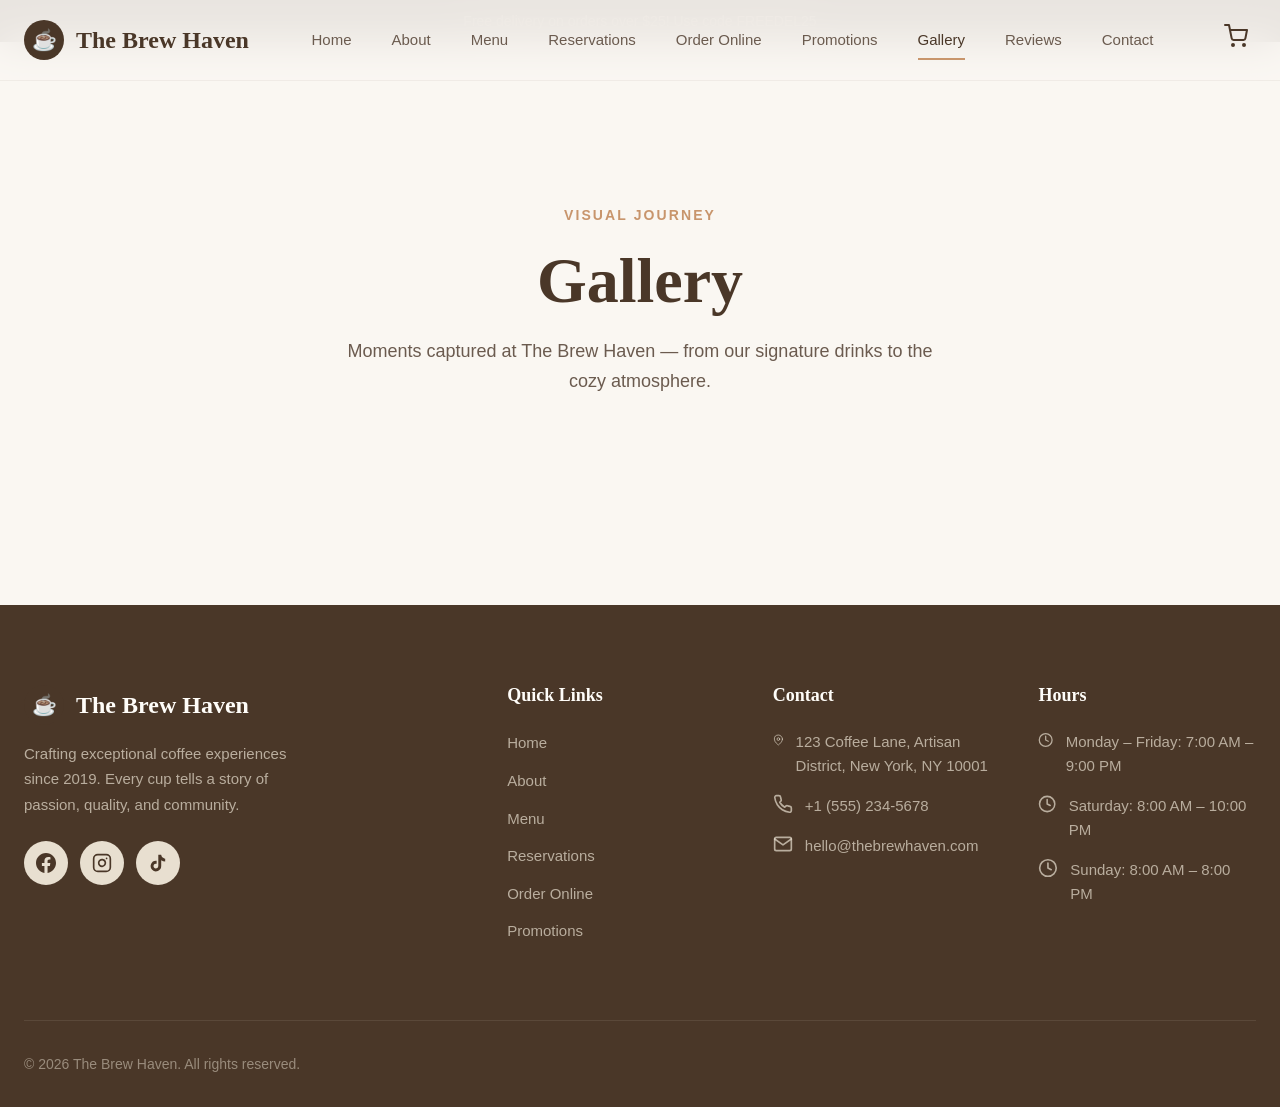
==== gallery.html @ 7703d5e4 "Add files via upload" ====
<!DOCTYPE html>
<html lang="en">
<head>
  <meta charset="UTF-8">
  <meta name="viewport" content="width=device-width, initial-scale=1.0">
  <title>Gallery | The Brew Haven</title>
  <meta name="description" content="The Brew Haven - Premium Coffee & Milk Tea">
  <link rel="stylesheet" href="assets/css/style.css">
  
</head>
<body>
  <div id="header-container"></div>

  <main>
    
  <section class="section" style="padding-top:10rem;">
    <div class="container">
      <div class="section-header">
        <span class="section-label">Visual Journey</span>
        <h1 class="section-title">Gallery</h1>
        <p class="section-subtitle">Moments captured at The Brew Haven — from our signature drinks to the cozy atmosphere.</p>
      </div>

      <div class="menu-filters" id="gallery-filters"></div>
      <div class="gallery-grid" id="gallery-grid"></div>
    </div>
  </section>

  </main>

  <div id="footer-container"></div>

  
  <!-- Order Modal -->
  <div class="modal-overlay" id="order-modal">
    <div class="modal">
      <div class="modal-header">
        <h3 class="modal-title">Customize Your Order</h3>
        <button class="modal-close" onclick="closeOrderModal()" aria-label="Close"><svg xmlns="http://www.w3.org/2000/svg" width="24" height="24" viewBox="0 0 24 24" fill="none" stroke="currentColor" stroke-width="2" stroke-linecap="round" stroke-linejoin="round"><line x1="18" y1="6" x2="6" y2="18"/><line x1="6" y1="6" x2="18" y2="18"/></svg></button>
      </div>
      <div class="modal-body" id="order-modal-body"></div>
      <div class="modal-footer">
        <button class="btn btn-secondary" onclick="closeOrderModal()">Cancel</button>
        <button class="btn btn-primary" onclick="confirmAddToCart()">Add to Cart</button>
      </div>
    </div>
  </div>

  
  <!-- Lightbox -->
  <div class="lightbox" id="lightbox">
    <button class="lightbox-close" onclick="closeLightbox()" aria-label="Close"><svg xmlns="http://www.w3.org/2000/svg" width="24" height="24" viewBox="0 0 24 24" fill="none" stroke="currentColor" stroke-width="2" stroke-linecap="round" stroke-linejoin="round"><line x1="18" y1="6" x2="6" y2="18"/><line x1="6" y1="6" x2="18" y2="18"/></svg></button>
    <button class="lightbox-nav lightbox-prev" onclick="lightboxPrev()" aria-label="Previous"><svg xmlns="http://www.w3.org/2000/svg" width="24" height="24" viewBox="0 0 24 24" fill="none" stroke="currentColor" stroke-width="2" stroke-linecap="round" stroke-linejoin="round"><polyline points="15 18 9 12 15 6"/></svg></button>
    <img src="" alt="" id="lightbox-img">
    <button class="lightbox-nav lightbox-next" onclick="lightboxNext()" aria-label="Next"><svg xmlns="http://www.w3.org/2000/svg" width="24" height="24" viewBox="0 0 24 24" fill="none" stroke="currentColor" stroke-width="2" stroke-linecap="round" stroke-linejoin="round"><polyline points="9 18 15 12 9 6"/></svg></button>
  </div>


  <script src="assets/js/components.js"></script>
  <script src="assets/js/main.js"></script>
  
</body>
</html>
---- assets/css/style.css ----
/* ============================================
   THE BREW HAVEN - Premium Coffee Shop
   Color Palette & Design Tokens
   ============================================ */

:root {
  --cream: #FAF7F2;
  --warm-white: #FFFDF9;
  --coffee-brown: #4A3728;
  --coffee-dark: #2C1E14;
  --caramel: #C8956C;
  --caramel-light: #E8C9A8;
  --beige: #E8DFD0;
  --soft-green: #8FA68E;
  --soft-green-light: #B8C9B7;
  --muted-gold: #C9A96E;
  --muted-gold-light: #E0C896;
  --text-primary: #3D2B1F;
  --text-secondary: #6B5B4F;
  --text-light: #9C8B7A;
  --shadow-sm: 0 2px 8px rgba(74, 55, 40, 0.06);
  --shadow-md: 0 8px 24px rgba(74, 55, 40, 0.10);
  --shadow-lg: 0 16px 48px rgba(74, 55, 40, 0.14);
  --radius-sm: 8px;
  --radius-md: 16px;
  --radius-lg: 24px;
  --radius-xl: 32px;
  --transition-fast: 0.2s cubic-bezier(0.4, 0, 0.2, 1);
  --transition-smooth: 0.4s cubic-bezier(0.4, 0, 0.2, 1);
  --transition-slow: 0.6s cubic-bezier(0.4, 0, 0.2, 1);
  --font-heading: 'Playfair Display', Georgia, serif;
  --font-body: 'Inter', -apple-system, BlinkMacSystemFont, sans-serif;
}

*, *::before, *::after { margin: 0; padding: 0; box-sizing: border-box; }
html { scroll-behavior: smooth; font-size: 16px; }
body {
  font-family: var(--font-body);
  background-color: var(--cream);
  color: var(--text-primary);
  line-height: 1.6;
  overflow-x: hidden;
  -webkit-font-smoothing: antialiased;
  -moz-osx-font-smoothing: grayscale;
}
img { max-width: 100%; height: auto; display: block; }
a { text-decoration: none; color: inherit; transition: color var(--transition-fast); }
button { font-family: inherit; cursor: pointer; border: none; background: none; }
ul, ol { list-style: none; }

@import url('https://fonts.googleapis.com/css2?family=Playfair+Display:ital,wght@0,400;0,500;0,600;0,700;1,400;1,500&family=Inter:wght@300;400;500;600;700&display=swap');

h1, h2, h3, h4, h5, h6 {
  font-family: var(--font-heading);
  font-weight: 600;
  line-height: 1.2;
  color: var(--coffee-brown);
}
h1 { font-size: clamp(2.5rem, 5vw, 4.5rem); }
h2 { font-size: clamp(2rem, 4vw, 3.5rem); }
h3 { font-size: clamp(1.5rem, 3vw, 2.25rem); }
h4 { font-size: clamp(1.25rem, 2vw, 1.75rem); }

.section-label {
  font-family: var(--font-body);
  font-size: 0.875rem;
  font-weight: 600;
  letter-spacing: 0.15em;
  text-transform: uppercase;
  color: var(--caramel);
  margin-bottom: 1rem;
  display: inline-block;
}
.section-title { margin-bottom: 1rem; }
.section-subtitle {
  font-size: 1.125rem;
  color: var(--text-secondary);
  max-width: 600px;
  margin: 0 auto 3rem;
  line-height: 1.7;
}

.container { width: 100%; max-width: 1280px; margin: 0 auto; padding: 0 1.5rem; }
.section { padding: 6rem 0; position: relative; }
.section-header { text-align: center; margin-bottom: 4rem; }
.grid { display: grid; gap: 2rem; }
.grid-2 { grid-template-columns: repeat(2, 1fr); }
.grid-3 { grid-template-columns: repeat(3, 1fr); }
.grid-4 { grid-template-columns: repeat(4, 1fr); }
.flex { display: flex; }
.flex-col { flex-direction: column; }
.items-center { align-items: center; }
.justify-between { justify-content: space-between; }
.justify-center { justify-content: center; }
.gap-1 { gap: 0.5rem; }
.gap-2 { gap: 1rem; }
.gap-3 { gap: 1.5rem; }
.gap-4 { gap: 2rem; }
.text-center { text-align: center; }

.btn {
  display: inline-flex;
  align-items: center;
  justify-content: center;
  gap: 0.5rem;
  padding: 1rem 2rem;
  font-size: 0.9375rem;
  font-weight: 600;
  border-radius: var(--radius-md);
  transition: all var(--transition-smooth);
  cursor: pointer;
  border: 2px solid transparent;
  letter-spacing: 0.02em;
  white-space: nowrap;
}
.btn-primary {
  background: var(--coffee-brown);
  color: var(--warm-white);
  border-color: var(--coffee-brown);
}
.btn-primary:hover {
  background: var(--coffee-dark);
  border-color: var(--coffee-dark);
  transform: translateY(-2px);
  box-shadow: var(--shadow-md);
}
.btn-secondary {
  background: transparent;
  color: var(--coffee-brown);
  border-color: var(--coffee-brown);
}
.btn-secondary:hover {
  background: var(--coffee-brown);
  color: var(--warm-white);
  transform: translateY(-2px);
}
.btn-gold {
  background: var(--muted-gold);
  color: var(--coffee-dark);
  border-color: var(--muted-gold);
}
.btn-gold:hover {
  background: var(--muted-gold-light);
  transform: translateY(-2px);
  box-shadow: var(--shadow-md);
}
.btn-sm { padding: 0.625rem 1.25rem; font-size: 0.875rem; }
.btn-lg { padding: 1.25rem 2.5rem; font-size: 1rem; }

/* HEADER */
.header {
  position: fixed;
  top: 0; left: 0; right: 0;
  z-index: 1000;
  background: rgba(250, 247, 242, 0.92);
  backdrop-filter: blur(20px);
  -webkit-backdrop-filter: blur(20px);
  border-bottom: 1px solid rgba(74, 55, 40, 0.06);
  transition: all var(--transition-smooth);
}
.header.scrolled {
  box-shadow: var(--shadow-sm);
  background: rgba(250, 247, 242, 0.98);
}
.header-inner {
  display: flex;
  align-items: center;
  justify-content: space-between;
  height: 80px;
  max-width: 1280px;
  margin: 0 auto;
  padding: 0 1.5rem;
}
.logo {
  display: flex;
  align-items: center;
  gap: 0.75rem;
  font-family: var(--font-heading);
  font-size: 1.5rem;
  font-weight: 700;
  color: var(--coffee-brown);
}
.logo-icon {
  width: 40px; height: 40px;
  background: var(--coffee-brown);
  border-radius: 50%;
  display: flex;
  align-items: center;
  justify-content: center;
  color: var(--warm-white);
  font-size: 1.25rem;
}
.nav-desktop { display: flex; align-items: center; gap: 2.5rem; }
.nav-link {
  font-size: 0.9375rem;
  font-weight: 500;
  color: var(--text-secondary);
  position: relative;
  padding: 0.5rem 0;
  transition: color var(--transition-fast);
}
.nav-link::after {
  content: '';
  position: absolute;
  bottom: 0; left: 0;
  width: 0; height: 2px;
  background: var(--caramel);
  transition: width var(--transition-smooth);
}
.nav-link:hover, .nav-link.active { color: var(--coffee-brown); }
.nav-link:hover::after, .nav-link.active::after { width: 100%; }
.nav-actions { display: flex; align-items: center; gap: 1rem; }
.cart-btn {
  position: relative;
  padding: 0.5rem;
  color: var(--coffee-brown);
  font-size: 1.25rem;
}
.cart-count {
  position: absolute;
  top: -2px; right: -2px;
  width: 18px; height: 18px;
  background: var(--caramel);
  color: white;
  font-size: 0.6875rem;
  font-weight: 700;
  border-radius: 50%;
  display: flex;
  align-items: center;
  justify-content: center;
}

.mobile-menu-btn {
  display: none;
  flex-direction: column;
  gap: 5px;
  padding: 0.5rem;
  z-index: 1001;
}
.mobile-menu-btn span {
  display: block;
  width: 24px; height: 2px;
  background: var(--coffee-brown);
  transition: all var(--transition-smooth);
}
.mobile-menu-btn.active span:nth-child(1) { transform: rotate(45deg) translate(5px, 5px); }
.mobile-menu-btn.active span:nth-child(2) { opacity: 0; }
.mobile-menu-btn.active span:nth-child(3) { transform: rotate(-45deg) translate(5px, -5px); }

.mobile-nav {
  display: none;
  position: fixed;
  top: 0; left: 0; right: 0; bottom: 0;
  background: var(--cream);
  z-index: 999;
  flex-direction: column;
  align-items: center;
  justify-content: center;
  gap: 2rem;
  opacity: 0;
  pointer-events: none;
  transition: opacity var(--transition-smooth);
}
.mobile-nav.active { opacity: 1; pointer-events: all; }
.mobile-nav .nav-link { font-size: 1.5rem; font-family: var(--font-heading); }

/* HERO */
.hero {
  min-height: 100vh;
  display: flex;
  align-items: center;
  position: relative;
  overflow: hidden;
  background: var(--warm-white);
}
.hero-bg { position: absolute; inset: 0; z-index: 0; }
.hero-bg img { width: 100%; height: 100%; object-fit: cover; opacity: 0.9; }
.hero-overlay {
  position: absolute; inset: 0;
  background: linear-gradient(135deg, rgba(44, 30, 20, 0.7) 0%, rgba(44, 30, 20, 0.3) 100%);
  z-index: 1;
}
.hero-content {
  position: relative; z-index: 2;
  max-width: 700px;
  padding: 8rem 1.5rem 4rem;
  color: var(--warm-white);
}
.hero-label {
  font-size: 0.875rem;
  font-weight: 600;
  letter-spacing: 0.2em;
  text-transform: uppercase;
  color: var(--caramel-light);
  margin-bottom: 1.5rem;
  display: inline-block;
  opacity: 0;
  animation: fadeInUp 0.8s ease forwards 0.2s;
}
.hero-title {
  font-size: clamp(3rem, 6vw, 5.5rem);
  color: var(--warm-white);
  margin-bottom: 1.5rem;
  line-height: 1.1;
  opacity: 0;
  animation: fadeInUp 0.8s ease forwards 0.4s;
}
.hero-title em { font-style: italic; color: var(--caramel-light); }
.hero-desc {
  font-size: 1.25rem;
  color: rgba(255, 253, 249, 0.85);
  margin-bottom: 2.5rem;
  line-height: 1.7;
  max-width: 540px;
  opacity: 0;
  animation: fadeInUp 0.8s ease forwards 0.6s;
}
.hero-actions {
  display: flex;
  gap: 1rem;
  flex-wrap: wrap;
  opacity: 0;
  animation: fadeInUp 0.8s ease forwards 0.8s;
}
.hero-actions .btn-primary {
  background: var(--warm-white);
  color: var(--coffee-brown);
  border-color: var(--warm-white);
}
.hero-actions .btn-primary:hover {
  background: var(--caramel-light);
  border-color: var(--caramel-light);
}
.hero-actions .btn-secondary {
  color: var(--warm-white);
  border-color: rgba(255, 253, 249, 0.4);
}
.hero-actions .btn-secondary:hover {
  background: var(--warm-white);
  color: var(--coffee-brown);
  border-color: var(--warm-white);
}
.hero-scroll {
  position: absolute;
  bottom: 2rem; left: 50%;
  transform: translateX(-50%);
  z-index: 2;
  color: var(--warm-white);
  opacity: 0.7;
  animation: bounce 2s infinite;
}
@keyframes bounce {
  0%, 20%, 50%, 80%, 100% { transform: translateX(-50%) translateY(0); }
  40% { transform: translateX(-50%) translateY(-10px); }
  60% { transform: translateX(-50%) translateY(-5px); }
}

/* CARDS */
.card {
  background: var(--warm-white);
  border-radius: var(--radius-lg);
  overflow: hidden;
  box-shadow: var(--shadow-sm);
  transition: all var(--transition-smooth);
  border: 1px solid rgba(74, 55, 40, 0.06);
  height: 100%;
  display: flex;
  flex-direction: column;
}
.card:hover {
  transform: translateY(-6px);
  box-shadow: var(--shadow-lg);
}
.card-image { position: relative; overflow: hidden; aspect-ratio: 4/3; }
.card-image img { width: 100%; height: 100%; object-fit: cover; transition: transform var(--transition-slow); }
.card:hover .card-image img { transform: scale(1.08); }
.card-badge {
  position: absolute;
  top: 1rem; left: 1rem;
  padding: 0.375rem 0.875rem;
  border-radius: 100px;
  font-size: 0.75rem;
  font-weight: 700;
  text-transform: uppercase;
  letter-spacing: 0.05em;
}
.badge-bestseller { background: var(--caramel); color: white; }
.badge-new { background: var(--soft-green); color: white; }
.badge-promo { background: var(--muted-gold); color: var(--coffee-dark); }
.card-content { padding: 1.5rem; flex: 1; display: flex; flex-direction: column; }
.card-title { font-size: 1.25rem; margin-bottom: 0.5rem; color: var(--coffee-brown); }
.card-text {
  font-size: 0.9375rem;
  color: var(--text-secondary);
  line-height: 1.6;
  margin-bottom: 1rem;
  flex: 1;
}
.card-footer {
  display: flex;
  align-items: center;
  justify-content: space-between;
  margin-top: auto;
  padding-top: 1rem;
  border-top: 1px solid rgba(74, 55, 40, 0.08);
}
.card-price {
  font-family: var(--font-heading);
  font-size: 1.25rem;
  font-weight: 700;
  color: var(--coffee-brown);
}
.card-price span { font-size: 0.875rem; font-weight: 400; color: var(--text-light); }

/* MENU */
.menu-filters {
  display: flex;
  gap: 0.75rem;
  flex-wrap: wrap;
  justify-content: center;
  margin-bottom: 3rem;
}
.filter-btn {
  padding: 0.625rem 1.25rem;
  border-radius: 100px;
  font-size: 0.875rem;
  font-weight: 500;
  color: var(--text-secondary);
  background: var(--warm-white);
  border: 1px solid rgba(74, 55, 40, 0.1);
  transition: all var(--transition-fast);
  cursor: pointer;
}
.filter-btn:hover, .filter-btn.active {
  background: var(--coffee-brown);
  color: var(--warm-white);
  border-color: var(--coffee-brown);
}
.menu-search {
  max-width: 400px;
  margin: 0 auto 2rem;
  position: relative;
}
.menu-search input {
  width: 100%;
  padding: 1rem 1rem 1rem 3rem;
  border-radius: var(--radius-md);
  border: 1px solid rgba(74, 55, 40, 0.15);
  background: var(--warm-white);
  font-size: 0.9375rem;
  color: var(--text-primary);
  transition: all var(--transition-fast);
}
.menu-search input:focus {
  outline: none;
  border-color: var(--caramel);
  box-shadow: 0 0 0 3px rgba(200, 149, 108, 0.15);
}
.menu-search svg {
  position: absolute;
  left: 1rem; top: 50%;
  transform: translateY(-50%);
  color: var(--text-light);
}
.menu-grid { display: grid; grid-template-columns: repeat(auto-fill, minmax(300px, 1fr)); gap: 2rem; }
.menu-item {
  background: var(--warm-white);
  border-radius: var(--radius-lg);
  overflow: hidden;
  box-shadow: var(--shadow-sm);
  transition: all var(--transition-smooth);
  border: 1px solid rgba(74, 55, 40, 0.06);
}
.menu-item:hover { transform: translateY(-4px); box-shadow: var(--shadow-md); }
.menu-item-image { position: relative; aspect-ratio: 1; overflow: hidden; }
.menu-item-image img { width: 100%; height: 100%; object-fit: cover; transition: transform var(--transition-slow); }
.menu-item:hover .menu-item-image img { transform: scale(1.05); }
.menu-item-content { padding: 1.25rem; }
.menu-item-header { display: flex; justify-content: space-between; align-items: flex-start; margin-bottom: 0.5rem; }
.menu-item-name { font-family: var(--font-heading); font-size: 1.125rem; font-weight: 600; color: var(--coffee-brown); }
.menu-item-price { font-weight: 700; color: var(--caramel); }
.menu-item-desc { font-size: 0.875rem; color: var(--text-secondary); margin-bottom: 1rem; line-height: 1.5; }
.menu-item-meta { display: flex; gap: 1rem; font-size: 0.8125rem; color: var(--text-light); margin-bottom: 1rem; }
.menu-item-actions { display: flex; gap: 0.5rem; }
.menu-item-actions .btn { flex: 1; padding: 0.625rem; font-size: 0.875rem; }

/* GALLERY */
.gallery-grid { display: grid; grid-template-columns: repeat(auto-fill, minmax(280px, 1fr)); gap: 1rem; }
.gallery-item { position: relative; border-radius: var(--radius-md); overflow: hidden; cursor: pointer; aspect-ratio: 1; }
.gallery-item img { width: 100%; height: 100%; object-fit: cover; transition: transform var(--transition-slow); }
.gallery-item:hover img { transform: scale(1.1); }
.gallery-overlay {
  position: absolute; inset: 0;
  background: rgba(44, 30, 20, 0.5);
  display: flex;
  align-items: center;
  justify-content: center;
  opacity: 0;
  transition: opacity var(--transition-smooth);
}
.gallery-item:hover .gallery-overlay { opacity: 1; }
.gallery-overlay svg { color: white; width: 32px; height: 32px; }

.lightbox {
  position: fixed; inset: 0;
  background: rgba(44, 30, 20, 0.95);
  z-index: 2000;
  display: flex;
  align-items: center;
  justify-content: center;
  opacity: 0;
  pointer-events: none;
  transition: opacity var(--transition-smooth);
}
.lightbox.active { opacity: 1; pointer-events: all; }
.lightbox img { max-width: 90vw; max-height: 85vh; object-fit: contain; border-radius: var(--radius-md); }
.lightbox-close {
  position: absolute;
  top: 2rem; right: 2rem;
  color: white;
  font-size: 2rem;
  cursor: pointer;
  width: 48px; height: 48px;
  display: flex;
  align-items: center;
  justify-content: center;
  border-radius: 50%;
  background: rgba(255,255,255,0.1);
  transition: background var(--transition-fast);
}
.lightbox-close:hover { background: rgba(255,255,255,0.2); }
.lightbox-nav {
  position: absolute;
  top: 50%; transform: translateY(-50%);
  color: white;
  font-size: 2rem;
  cursor: pointer;
  width: 48px; height: 48px;
  display: flex;
  align-items: center;
  justify-content: center;
  border-radius: 50%;
  background: rgba(255,255,255,0.1);
  transition: background var(--transition-fast);
}
.lightbox-nav:hover { background: rgba(255,255,255,0.2); }
.lightbox-prev { left: 2rem; }
.lightbox-next { right: 2rem; }

/* FORMS */
.form-group { margin-bottom: 1.5rem; }
.form-label {
  display: block;
  font-size: 0.875rem;
  font-weight: 600;
  color: var(--text-primary);
  margin-bottom: 0.5rem;
}
.form-input, .form-select, .form-textarea {
  width: 100%;
  padding: 1rem 1.25rem;
  border-radius: var(--radius-sm);
  border: 1.5px solid rgba(74, 55, 40, 0.12);
  background: var(--warm-white);
  font-size: 0.9375rem;
  color: var(--text-primary);
  font-family: inherit;
  transition: all var(--transition-fast);
}
.form-input:focus, .form-select:focus, .form-textarea:focus {
  outline: none;
  border-color: var(--caramel);
  box-shadow: 0 0 0 4px rgba(200, 149, 108, 0.1);
}
.form-textarea { min-height: 120px; resize: vertical; }
.form-row { display: grid; grid-template-columns: repeat(2, 1fr); gap: 1rem; }
.form-hint { font-size: 0.8125rem; color: var(--text-light); margin-top: 0.375rem; }

/* REVIEWS */
.review-card {
  background: var(--warm-white);
  border-radius: var(--radius-lg);
  padding: 2rem;
  box-shadow: var(--shadow-sm);
  border: 1px solid rgba(74, 55, 40, 0.06);
  transition: all var(--transition-smooth);
}
.review-card:hover { transform: translateY(-4px); box-shadow: var(--shadow-md); }
.review-stars { display: flex; gap: 0.25rem; margin-bottom: 1rem; color: var(--muted-gold); }
.review-text { font-size: 1rem; color: var(--text-secondary); line-height: 1.7; margin-bottom: 1.5rem; font-style: italic; }
.review-author { display: flex; align-items: center; gap: 1rem; }
.review-avatar { width: 48px; height: 48px; border-radius: 50%; object-fit: cover; }
.review-name { font-weight: 600; color: var(--coffee-brown); font-size: 0.9375rem; }
.review-role { font-size: 0.8125rem; color: var(--text-light); }

/* PROMOTIONS */
.promo-card {
  background: var(--warm-white);
  border-radius: var(--radius-lg);
  overflow: hidden;
  box-shadow: var(--shadow-sm);
  border: 1px solid rgba(74, 55, 40, 0.06);
  display: flex;
  flex-direction: column;
  height: 100%;
  transition: all var(--transition-smooth);
}
.promo-card:hover { transform: translateY(-4px); box-shadow: var(--shadow-md); }
.promo-image { aspect-ratio: 16/10; overflow: hidden; }
.promo-image img { width: 100%; height: 100%; object-fit: cover; transition: transform var(--transition-slow); }
.promo-card:hover .promo-image img { transform: scale(1.05); }
.promo-content { padding: 1.5rem; flex: 1; display: flex; flex-direction: column; }
.promo-dates { font-size: 0.8125rem; color: var(--caramel); font-weight: 600; margin-bottom: 0.5rem; }
.promo-title { font-family: var(--font-heading); font-size: 1.25rem; color: var(--coffee-brown); margin-bottom: 0.5rem; }
.promo-desc { font-size: 0.9375rem; color: var(--text-secondary); line-height: 1.6; margin-bottom: 1rem; flex: 1; }
.promo-code {
  display: inline-flex;
  align-items: center;
  gap: 0.5rem;
  padding: 0.5rem 1rem;
  background: var(--beige);
  border-radius: var(--radius-sm);
  font-family: monospace;
  font-size: 0.875rem;
  font-weight: 600;
  color: var(--coffee-brown);
  border: 1.5px dashed var(--caramel);
  margin-bottom: 1rem;
}

/* ABOUT */
.about-hero { padding: 10rem 0 6rem; background: var(--warm-white); text-align: center; }
.about-section { padding: 5rem 0; }
.about-section:nth-child(even) { background: var(--warm-white); }
.about-grid { display: grid; grid-template-columns: 1fr 1fr; gap: 4rem; align-items: center; }
.about-image { border-radius: var(--radius-lg); overflow: hidden; box-shadow: var(--shadow-lg); }
.about-image img { width: 100%; height: 100%; object-fit: cover; }
.values-grid { display: grid; grid-template-columns: repeat(3, 1fr); gap: 2rem; margin-top: 3rem; }
.value-card {
  text-align: center;
  padding: 2rem;
  background: var(--warm-white);
  border-radius: var(--radius-lg);
  box-shadow: var(--shadow-sm);
  transition: all var(--transition-smooth);
}
.value-card:hover { transform: translateY(-4px); box-shadow: var(--shadow-md); }
.value-icon {
  width: 64px; height: 64px;
  background: var(--beige);
  border-radius: 50%;
  display: flex;
  align-items: center;
  justify-content: center;
  margin: 0 auto 1.5rem;
  font-size: 1.5rem;
}
.team-grid { display: grid; grid-template-columns: repeat(auto-fill, minmax(240px, 1fr)); gap: 2rem; margin-top: 3rem; }
.team-card { text-align: center; }
.team-photo { width: 100%; aspect-ratio: 1; border-radius: var(--radius-lg); overflow: hidden; margin-bottom: 1rem; box-shadow: var(--shadow-sm); }
.team-photo img { width: 100%; height: 100%; object-fit: cover; transition: transform var(--transition-slow); }
.team-card:hover .team-photo img { transform: scale(1.05); }
.team-name { font-family: var(--font-heading); font-size: 1.125rem; color: var(--coffee-brown); margin-bottom: 0.25rem; }
.team-role { font-size: 0.875rem; color: var(--text-light); }

/* ORDER / CART */
.order-layout { display: grid; grid-template-columns: 1fr 380px; gap: 3rem; align-items: start; }
.cart-sidebar {
  position: sticky;
  top: 100px;
  background: var(--warm-white);
  border-radius: var(--radius-lg);
  padding: 1.5rem;
  box-shadow: var(--shadow-sm);
  border: 1px solid rgba(74, 55, 40, 0.06);
}
.cart-item { display: flex; gap: 1rem; padding: 1rem 0; border-bottom: 1px solid rgba(74, 55, 40, 0.08); }
.cart-item-image { width: 64px; height: 64px; border-radius: var(--radius-sm); overflow: hidden; flex-shrink: 0; }
.cart-item-image img { width: 100%; height: 100%; object-fit: cover; }
.cart-item-details { flex: 1; }
.cart-item-name { font-weight: 600; color: var(--coffee-brown); font-size: 0.9375rem; margin-bottom: 0.25rem; }
.cart-item-options { font-size: 0.8125rem; color: var(--text-light); margin-bottom: 0.5rem; }
.cart-item-price { font-weight: 700; color: var(--caramel); font-size: 0.9375rem; }
.cart-total {
  display: flex;
  justify-content: space-between;
  padding: 1rem 0;
  font-family: var(--font-heading);
  font-size: 1.25rem;
  font-weight: 700;
  color: var(--coffee-brown);
  border-top: 2px solid rgba(74, 55, 40, 0.1);
  margin-top: 1rem;
}
.cart-empty { text-align: center; padding: 3rem 1rem; color: var(--text-light); }
.cart-empty svg { margin-bottom: 1rem; opacity: 0.5; }
.quantity-control { display: flex; align-items: center; gap: 0.5rem; }
.quantity-btn {
  width: 32px; height: 32px;
  border-radius: 50%;
  background: var(--beige);
  display: flex;
  align-items: center;
  justify-content: center;
  font-weight: 700;
  color: var(--coffee-brown);
  transition: all var(--transition-fast);
}
.quantity-btn:hover { background: var(--coffee-brown); color: var(--warm-white); }
.quantity-value { font-weight: 600; min-width: 24px; text-align: center; }

/* MODAL */
.modal-overlay {
  position: fixed; inset: 0;
  background: rgba(44, 30, 20, 0.6);
  z-index: 1500;
  display: flex;
  align-items: center;
  justify-content: center;
  opacity: 0;
  pointer-events: none;
  transition: opacity var(--transition-smooth);
  padding: 1rem;
}
.modal-overlay.active { opacity: 1; pointer-events: all; }
.modal {
  background: var(--warm-white);
  border-radius: var(--radius-lg);
  max-width: 500px;
  width: 100%;
  max-height: 90vh;
  overflow-y: auto;
  transform: translateY(20px);
  transition: transform var(--transition-smooth);
  box-shadow: var(--shadow-lg);
}
.modal-overlay.active .modal { transform: translateY(0); }
.modal-header {
  padding: 1.5rem;
  border-bottom: 1px solid rgba(74, 55, 40, 0.08);
  display: flex;
  justify-content: space-between;
  align-items: center;
}
.modal-title { font-family: var(--font-heading); font-size: 1.25rem; color: var(--coffee-brown); }
.modal-close {
  width: 36px; height: 36px;
  border-radius: 50%;
  display: flex;
  align-items: center;
  justify-content: center;
  color: var(--text-light);
  transition: all var(--transition-fast);
}
.modal-close:hover { background: var(--beige); color: var(--coffee-brown); }
.modal-body { padding: 1.5rem; }
.modal-footer { padding: 1rem 1.5rem 1.5rem; display: flex; gap: 1rem; }
.modal-footer .btn { flex: 1; }
.option-group { margin-bottom: 1.5rem; }
.option-label { font-size: 0.875rem; font-weight: 600; color: var(--text-primary); margin-bottom: 0.75rem; display: block; }
.option-buttons { display: flex; flex-wrap: wrap; gap: 0.5rem; }
.option-btn {
  padding: 0.5rem 1rem;
  border-radius: var(--radius-sm);
  border: 1.5px solid rgba(74, 55, 40, 0.12);
  background: var(--warm-white);
  font-size: 0.875rem;
  color: var(--text-secondary);
  transition: all var(--transition-fast);
  cursor: pointer;
}
.option-btn:hover, .option-btn.active {
  border-color: var(--caramel);
  background: rgba(200, 149, 108, 0.08);
  color: var(--coffee-brown);
}

/* CONTACT */
.contact-grid { display: grid; grid-template-columns: 1fr 1fr; gap: 4rem; align-items: start; }
.contact-info-card {
  background: var(--warm-white);
  border-radius: var(--radius-lg);
  padding: 2rem;
  box-shadow: var(--shadow-sm);
  margin-bottom: 1.5rem;
  border: 1px solid rgba(74, 55, 40, 0.06);
}
.contact-info-item { display: flex; align-items: flex-start; gap: 1rem; margin-bottom: 1.25rem; }
.contact-info-item:last-child { margin-bottom: 0; }
.contact-info-icon {
  width: 44px; height: 44px;
  background: var(--beige);
  border-radius: var(--radius-sm);
  display: flex;
  align-items: center;
  justify-content: center;
  color: var(--coffee-brown);
  flex-shrink: 0;
}
.contact-info-text h4 { font-size: 1rem; margin-bottom: 0.25rem; }
.contact-info-text p { font-size: 0.9375rem; color: var(--text-secondary); }
.map-container {
  width: 100%; height: 400px;
  border-radius: var(--radius-lg);
  overflow: hidden;
  box-shadow: var(--shadow-sm);
  border: 1px solid rgba(74, 55, 40, 0.06);
}
.map-container iframe { width: 100%; height: 100%; border: none; }
.social-links { display: flex; gap: 0.75rem; margin-top: 1.5rem; }
.social-link {
  width: 44px; height: 44px;
  border-radius: 50%;
  background: var(--beige);
  display: flex;
  align-items: center;
  justify-content: center;
  color: var(--coffee-brown);
  transition: all var(--transition-fast);
}
.social-link:hover { background: var(--coffee-brown); color: var(--warm-white); transform: translateY(-2px); }
.hours-list { margin-top: 1rem; }
.hours-item {
  display: flex;
  justify-content: space-between;
  padding: 0.75rem 0;
  border-bottom: 1px solid rgba(74, 55, 40, 0.06);
  font-size: 0.9375rem;
}
.hours-item span:first-child { color: var(--text-secondary); }
.hours-item span:last-child { font-weight: 600; color: var(--coffee-brown); }

/* FOOTER */
.footer {
  background: var(--coffee-brown);
  color: var(--beige);
  padding: 5rem 0 2rem;
}
.footer-grid { display: grid; grid-template-columns: 2fr 1fr 1fr 1fr; gap: 3rem; margin-bottom: 4rem; }
.footer-brand { max-width: 300px; }
.footer-logo {
  display: flex;
  align-items: center;
  gap: 0.75rem;
  font-family: var(--font-heading);
  font-size: 1.5rem;
  font-weight: 700;
  color: var(--warm-white);
  margin-bottom: 1rem;
}
.footer-desc {
  font-size: 0.9375rem;
  line-height: 1.7;
  color: rgba(232, 223, 208, 0.7);
  margin-bottom: 1.5rem;
}
.footer-title { font-family: var(--font-heading); font-size: 1.125rem; color: var(--warm-white); margin-bottom: 1.5rem; }
.footer-links li { margin-bottom: 0.75rem; }
.footer-links a { font-size: 0.9375rem; color: rgba(232, 223, 208, 0.7); transition: color var(--transition-fast); }
.footer-links a:hover { color: var(--caramel-light); }
.footer-contact-item {
  display: flex;
  align-items: flex-start;
  gap: 0.75rem;
  margin-bottom: 1rem;
  font-size: 0.9375rem;
  color: rgba(232, 223, 208, 0.7);
}
.footer-bottom {
  border-top: 1px solid rgba(232, 223, 208, 0.1);
  padding-top: 2rem;
  display: flex;
  justify-content: space-between;
  align-items: center;
  flex-wrap: wrap;
  gap: 1rem;
}
.footer-copyright { font-size: 0.875rem; color: rgba(232, 223, 208, 0.5); }

/* NEWSLETTER */
.newsletter {
  background: var(--coffee-dark);
  padding: 4rem 0;
  text-align: center;
}
.newsletter-title { color: var(--warm-white); margin-bottom: 1rem; }
.newsletter-desc { color: rgba(255, 253, 249, 0.7); margin-bottom: 2rem; max-width: 500px; margin-left: auto; margin-right: auto; }
.newsletter-form { display: flex; gap: 0.75rem; max-width: 500px; margin: 0 auto; }
.newsletter-form input {
  flex: 1;
  padding: 1rem 1.5rem;
  border-radius: var(--radius-md);
  border: 1.5px solid rgba(255, 253, 249, 0.15);
  background: rgba(255, 253, 249, 0.05);
  color: var(--warm-white);
  font-size: 0.9375rem;
  font-family: inherit;
}
.newsletter-form input::placeholder { color: rgba(255, 253, 249, 0.4); }
.newsletter-form input:focus { outline: none; border-color: var(--caramel); }

/* ANNOUNCEMENT */
.announcement-bar {
  background: var(--coffee-dark);
  color: var(--caramel-light);
  text-align: center;
  padding: 0.625rem 1rem;
  font-size: 0.875rem;
  font-weight: 500;
}

/* ANIMATIONS */
@keyframes fadeInUp {
  from { opacity: 0; transform: translateY(30px); }
  to { opacity: 1; transform: translateY(0); }
}
@keyframes fadeIn {
  from { opacity: 0; }
  to { opacity: 1; }
}
.reveal { opacity: 0; transform: translateY(40px); transition: all 0.8s cubic-bezier(0.4, 0, 0.2, 1); }
.reveal.active { opacity: 1; transform: translateY(0); }
.stagger-1 { transition-delay: 0.1s; }
.stagger-2 { transition-delay: 0.2s; }
.stagger-3 { transition-delay: 0.3s; }
.stagger-4 { transition-delay: 0.4s; }

/* 404 & THANK YOU */
.page-simple {
  min-height: 100vh;
  display: flex;
  flex-direction: column;
  align-items: center;
  justify-content: center;
  text-align: center;
  padding: 2rem;
  background: var(--warm-white);
}
.page-simple h1 { font-size: clamp(4rem, 10vw, 8rem); color: var(--coffee-brown); margin-bottom: 1rem; line-height: 1; }
.page-simple h2 { margin-bottom: 1rem; }
.page-simple p { color: var(--text-secondary); margin-bottom: 2rem; max-width: 500px; }

/* RESPONSIVE */
@media (max-width: 1024px) {
  .order-layout { grid-template-columns: 1fr; }
  .cart-sidebar { position: static; }
  .about-grid, .contact-grid { grid-template-columns: 1fr; gap: 2rem; }
  .footer-grid { grid-template-columns: 1fr 1fr; }
}
@media (max-width: 768px) {
  .section { padding: 4rem 0; }
  .nav-desktop { display: none; }
  .mobile-menu-btn { display: flex; }
  .mobile-nav { display: flex; }
  .grid-2, .grid-3, .grid-4 { grid-template-columns: 1fr; }
  .values-grid { grid-template-columns: 1fr; }
  .form-row { grid-template-columns: 1fr; }
  .footer-grid { grid-template-columns: 1fr; gap: 2rem; }
  .footer-bottom { flex-direction: column; text-align: center; }
  .newsletter-form { flex-direction: column; }
  .hero-actions { justify-content: center; }
  .menu-grid { grid-template-columns: 1fr; }
  .gallery-grid { grid-template-columns: repeat(2, 1fr); }
  .about-grid { grid-template-columns: 1fr; }
  .order-layout { grid-template-columns: 1fr; }
}
@media (max-width: 480px) {
  .gallery-grid { grid-template-columns: 1fr; }
  .btn { padding: 0.875rem 1.5rem; font-size: 0.875rem; }
  .card-content { padding: 1.25rem; }
  .section-header { margin-bottom: 2.5rem; }
}

/* ACCESSIBILITY */
.sr-only {
  position: absolute; width: 1px; height: 1px;
  padding: 0; margin: -1px;
  overflow: hidden; clip: rect(0, 0, 0, 0);
  white-space: nowrap; border: 0;
}
:focus-visible { outline: 2px solid var(--caramel); outline-offset: 2px; }
@media (prefers-reduced-motion: reduce) {
  *, *::before, *::after {
    animation-duration: 0.01ms !important;
    animation-iteration-count: 1 !important;
    transition-duration: 0.01ms !important;
  }
  html { scroll-behavior: auto; }
}
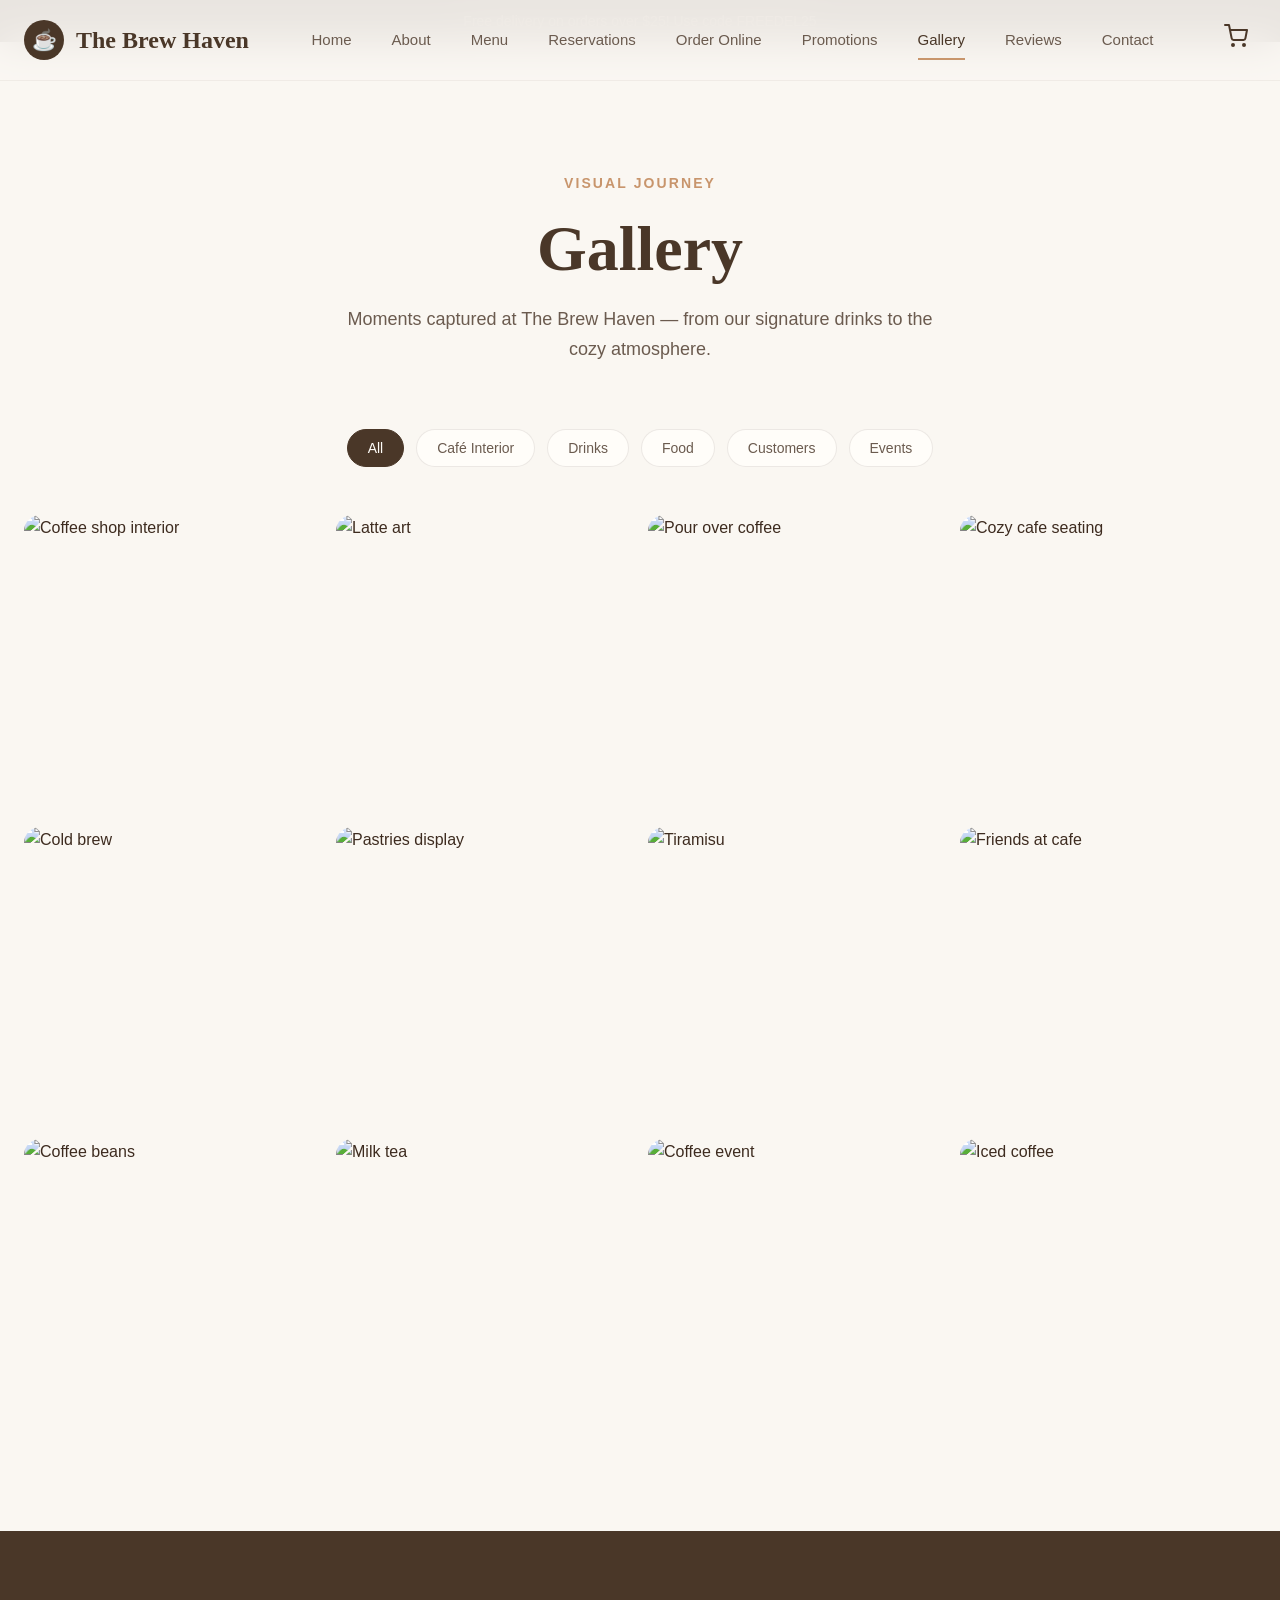
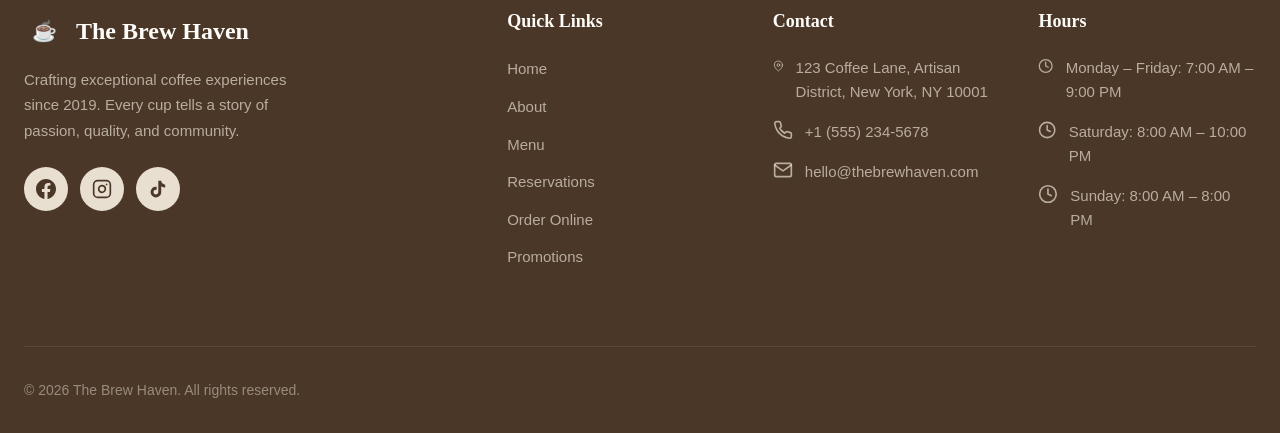
==== commit d60fcd39: "updated UI" ====
--- a/gallery.html
+++ b/gallery.html
@@ -13,7 +13,7 @@
 
   <main>
     
-  <section class="section" style="padding-top:10rem;">
+  <section class="section page-header">
     <div class="container">
       <div class="section-header">
         <span class="section-label">Visual Journey</span>
--- a/assets/css/style.css
+++ b/assets/css/style.css
@@ -630,12 +630,15 @@
 }
 
 /* ABOUT */
-.about-hero { padding: 10rem 0 6rem; background: var(--warm-white); text-align: center; }
+.about-hero { padding: 8rem 0 5rem; background: var(--warm-white); text-align: center; }
 .about-section { padding: 5rem 0; }
 .about-section:nth-child(even) { background: var(--warm-white); }
 .about-grid { display: grid; grid-template-columns: 1fr 1fr; gap: 4rem; align-items: center; }
 .about-image { border-radius: var(--radius-lg); overflow: hidden; box-shadow: var(--shadow-lg); }
 .about-image img { width: 100%; height: 100%; object-fit: cover; }
+
+/* PAGE HEADER (used by inner pages instead of the full homepage hero) */
+.page-header { padding-top: 8rem; }
 .values-grid { display: grid; grid-template-columns: repeat(3, 1fr); gap: 2rem; margin-top: 3rem; }
 .value-card {
   text-align: center;
@@ -947,6 +950,8 @@
   .cart-sidebar { position: static; }
   .about-grid, .contact-grid { grid-template-columns: 1fr; gap: 2rem; }
   .footer-grid { grid-template-columns: 1fr 1fr; }
+  .about-grid { text-align: center; justify-items: center; }
+  .page-header, .about-hero { padding-top: 7rem; }
 }
 @media (max-width: 768px) {
   .section { padding: 4rem 0; }
@@ -962,8 +967,12 @@
   .hero-actions { justify-content: center; }
   .menu-grid { grid-template-columns: 1fr; }
   .gallery-grid { grid-template-columns: repeat(2, 1fr); }
-  .about-grid { grid-template-columns: 1fr; }
+  .about-grid { grid-template-columns: 1fr; text-align: center; justify-items: center; }
   .order-layout { grid-template-columns: 1fr; }
+  .page-header, .about-hero { padding-top: 6rem; }
+  .btn:not(.btn-sm) { width: 100%; }
+  .hero-actions { flex-direction: column; }
+  .hero-actions .btn { width: 100%; }
 }
 @media (max-width: 480px) {
   .gallery-grid { grid-template-columns: 1fr; }
